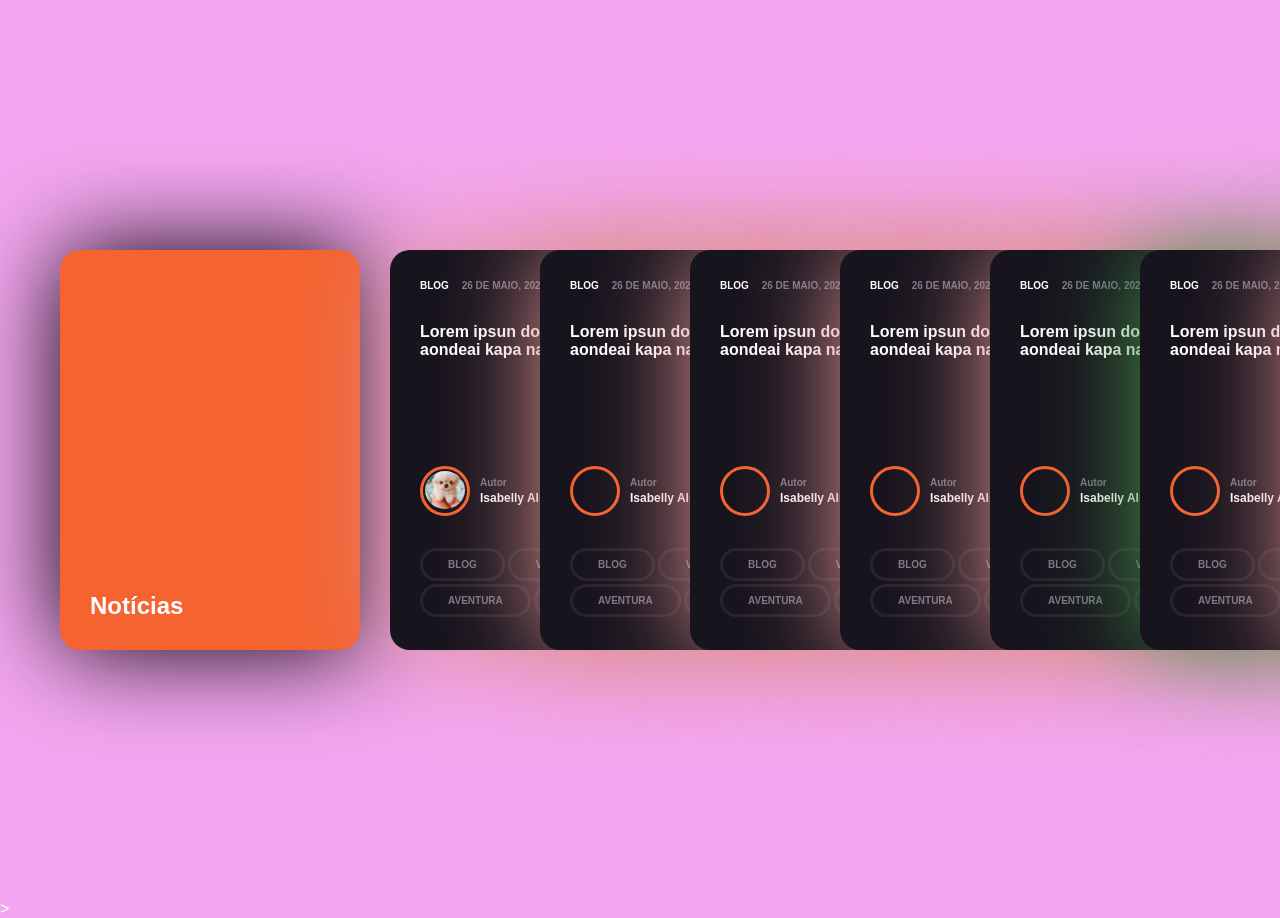
==== index.html @ b4497cee "Adiciona arquivos HTML, CSS e imagem para o carrossel de notícias" ====
<!DOCTYPE html>
<html lang="pt-br">

<head>
    <meta charset="utf-8" />
    <meta name="viewport" content="wigth=device-width, inicial-scale=1, shrink-to-fit=no" />

    <link rel="stylesheet" href="./style.css">
    <title>News Card</title>
</head>

<body>
<!--<div class="header">
    <h1 class="titulo">hihiii</h1>
</div>
-->
    <div class="container">
        <div class="card-title">
            <h2>Notícias</h2>
        </div>
        <div class="card">
            <div class="data">
                Blog <time> 26 de Maio, 2026 </time>
            </div>
            <h2>Lorem ipsun dolor et sumi aondeai kapa namur</h2>
            <div class="autor">
                <div class="img-container">
                    <div class="img">
                        <img clas="img" src="avatar.png" alt="">
                    </div>
                </div>

                <div class="info">
                    <span>Autor</span>
                    Isabelly Almeida
                </div>
            </div>
            <div class="tags">
                <a href="#">Blog</a>
                <a href="#">Viagem</a>
                <a href="#">Aventura</a>
                <a href="#">Negócios</a>
            </div>
        </div>

        <div class="card">
            <div class="data">
                Blog <time> 26 de Maio, 2026 </time>
            </div>
            <h2>Lorem ipsun dolor et sumi aondeai kapa namur</h2>
            <div class="autor">
                <div class="img-container">
                    <div class="img"></div>
                </div>
                <div class="info">
                    <span>Autor</span>
                    Isabelly Almeida
                </div>
            </div>
            <div class="tags">
                <a href="#">Blog</a>
                <a href="#">Viagem</a>
                <a href="#">Aventura</a>
                <a href="#">Negócios</a>
            </div>
        </div>

        <div class="card">
            <div class="data">
                Blog <time> 26 de Maio, 2026 </time>
            </div>
            <h2>Lorem ipsun dolor et sumi aondeai kapa namur</h2>
            <div class="autor">
                <div class="img-container">
                    <div class="img"></div>
                </div>
                <div class="info">
                    <span>Autor</span>
                    Isabelly Almeida
                </div>
            </div>
            <div class="tags">
                <a href="#">Blog</a>
                <a href="#">Viagem</a>
                <a href="#">Aventura</a>
                <a href="#">Negócios</a>
            </div>
        </div>

        <div class="card">
            <div class="data">
                Blog <time> 26 de Maio, 2026 </time>
            </div>
            <h2>Lorem ipsun dolor et sumi aondeai kapa namur</h2>
            <div class="autor">
                <div class="img-container">
                    <div class="img"></div>
                </div>
                <div class="info">
                    <span>Autor</span>
                    Isabelly Almeida
                </div>
            </div>
            <div class="tags">
                <a href="#">Blog</a>
                <a href="#">Viagem</a>
                <a href="#">Aventura</a>
                <a href="#">Negócios</a>
            </div>
        </div>

        <div class="card">
            <div class="data">
                Blog <time> 26 de Maio, 2026 </time>
            </div>
            <h2>Lorem ipsun dolor et sumi aondeai kapa namur</h2>
            <div class="autor">
                <div class="img-container">
                    <div class="img"></div>
                </div>
                <div class="info">
                    <span>Autor</span>
                    Isabelly Almeida
                </div>
            </div>
            <div class="tags">
                <a href="#">Blog</a>
                <a href="#">Viagem</a>
                <a href="#">Aventura</a>
                <a href="#">Negócios</a>
            </div>
        </div>
       <!-- Penultimo card-->
       
        <div class="card card2">
            <div class="data">
                Blog <time> 26 de Maio, 2026 </time>
            </div>
            <h2>Lorem ipsun dolor et sumi aondeai kapa namur</h2>
            <div class="autor">
                <div class="img-container">
                    <div class="img"></div>
                </div>
                <div class="info">
                    <span>Autor</span>
                    Isabelly Almeida
                </div>
            </div>
            <div class="tags">
                <a href="#">Blog</a>
                <a href="#">Viagem</a>
                <a href="#">Aventura</a>
                <a href="#">Negócios</a>
            </div>
        </div>
        <!-- Ultimo card -->
        
        <div class="card">
            <div class="data">
                Blog <time> 26 de Maio, 2026 </time>
            </div>
            <h2>Lorem ipsun dolor et sumi aondeai kapa namur</h2>
            <div class="autor">
                <div class="img-container">
                    <div class="img"></div>
                </div>
                <div class="info">
                    <span>Autor</span>
                    Isabelly Almeida
                </div>
            </div>
            <div class="tags">
                <a href="#">Blog</a>
                <a href="#">Viagem</a>
                <a href="#">Aventura</a>
                <a href="#">Negócios</a>
            </div>
        </div>


    </div>>
</body>

</html>
---- style.css ----
:root{
    --primary:#100e17;
    --background: #f3a6ef;
    --secondary: #17141d;
    --tertiary: #7a7a8c;
    --quarternary: #f46330;
    --quintary: #28242f;
}

* {
    padding: 0;
    margin: 0;
    box-sizing: border-box;
}

body,
html {
    width: 100%;
    height: 100%;
    font-family: Arial, Helvetica, sans-serif;
}

body {
    background-color: var(--background);
    color: #fff;
}

.titulo{
text-align: center;
}
.container {
    display: flex;
    width: 100%;
    height: 100%;
    align-items: center;
    padding: 60px;
    overflow: hidden;
}

.container .card:nth-child(2) {
    margin-left: 0;
}

.card-title {
    width: 300px;
    height: 400px;
    flex-shrink: 0;
    border-radius: 20px;
    box-shadow: 0 0 99px 0 rgba(0, 0, 0, 1);
    margin-right: 30px;
    background-color: var(--quarternary);
    padding: 30px;
    display: flex;
    flex-direction: column;
    justify-content: flex-end;
}

.card {
    width: 300px;
    height: 400px;
    border-radius: 20px;
    display: flex;
    flex-direction: column;
    justify-content: space-between;
    flex-shrink: 0;
    background-color: var(--secondary);
    padding: 30px;
    font-size: 10px;
    overflow: hidden;
    position: relative;
    box-shadow: 0 0 99px 0 rgb(222, 146, 146);
    margin-left: -150px;
    transition: .2s;
}

.card2{
     box-shadow: 0 0 99px 0 rgb(70, 144, 75);
}

.card:hover {
    margin-right: 150px;
    transform: translateY(-20px);
}

.card .data {
    color: #fff;
    font-weight: bold;
    text-transform: uppercase;
}

.card .data time {
    color: var(--tertiary);
    padding-left: 10px;
}

.card h2 {
    font-size: 16px;
    line-height: 18px;
    display: block;
    height: 110px;
}

.card .autor {
    display: flex;
    align-items: center;
}

.card .autor .img-container {
    width: 50px;
    height: 50px;
    border-radius: 50%;
    border: solid 3px var(--quarternary);
    padding: 2px;
    margin-right: 10px;
}

.card .autor .img-container img {
    width: 100%;
    height: 100%;
    border-radius: 50%;
    background: url(avatar.png) no-repeat center center;
    background-size: cover;
}

.card .autor .info {
    font-size: 12px;
    font-weight: bold;
}

.card .autor .info span {
    display: block;
    font-size: 10px;
    color: var(--tertiary);
    padding-bottom: 3px;
}

.card .tags a {
    display: inline-block;
    border: solid 3px var(--quintary);
    border-radius: 30px;
    padding: 8px 25px;
    margin-bottom: 3px;
    text-transform: uppercase;
    text-decoration: none;
    color: var(--tertiary);
    font-weight: bold;
}

.card .tags a :hover {
    color: var(--quarternary);
    border-color: #fff;
}
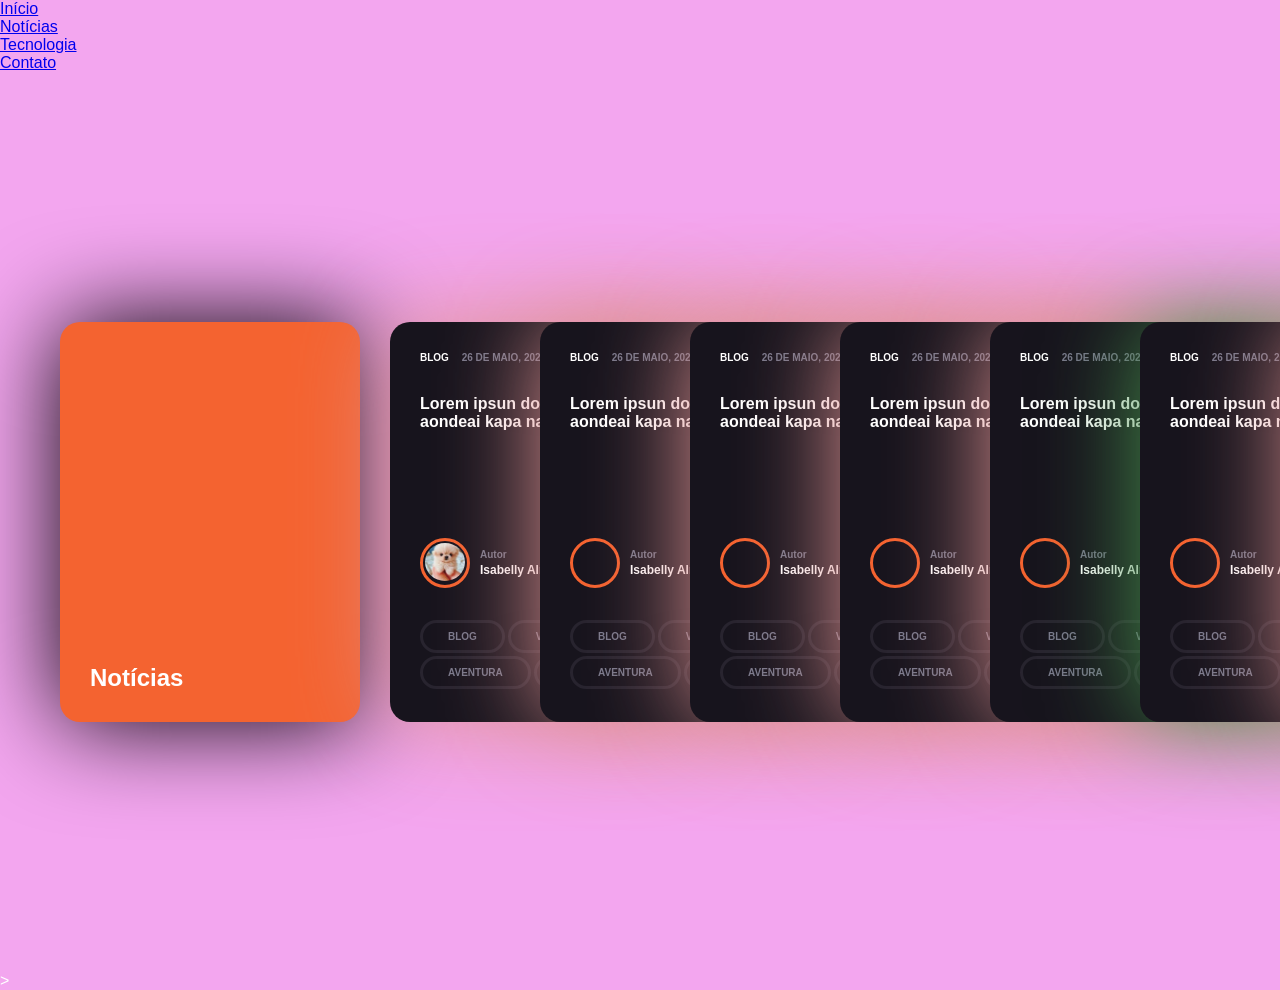
==== commit 06b4e7e7: "Adiciona menu de navegação ao cabeçalho" ====
--- a/index.html
+++ b/index.html
@@ -14,6 +14,16 @@
     <h1 class="titulo">hihiii</h1>
 </div>
 -->
+<nav>
+        <ul>
+            <li><a href="#">Início</a></li>
+            <li><a href="#">Notícias</a></li>
+            <li><a href="#">Tecnologia</a></li>
+            <li><a href="#">Contato</a></li>
+        </ul>
+    </nav>
+
+
     <div class="container">
         <div class="card-title">
             <h2>Notícias</h2>
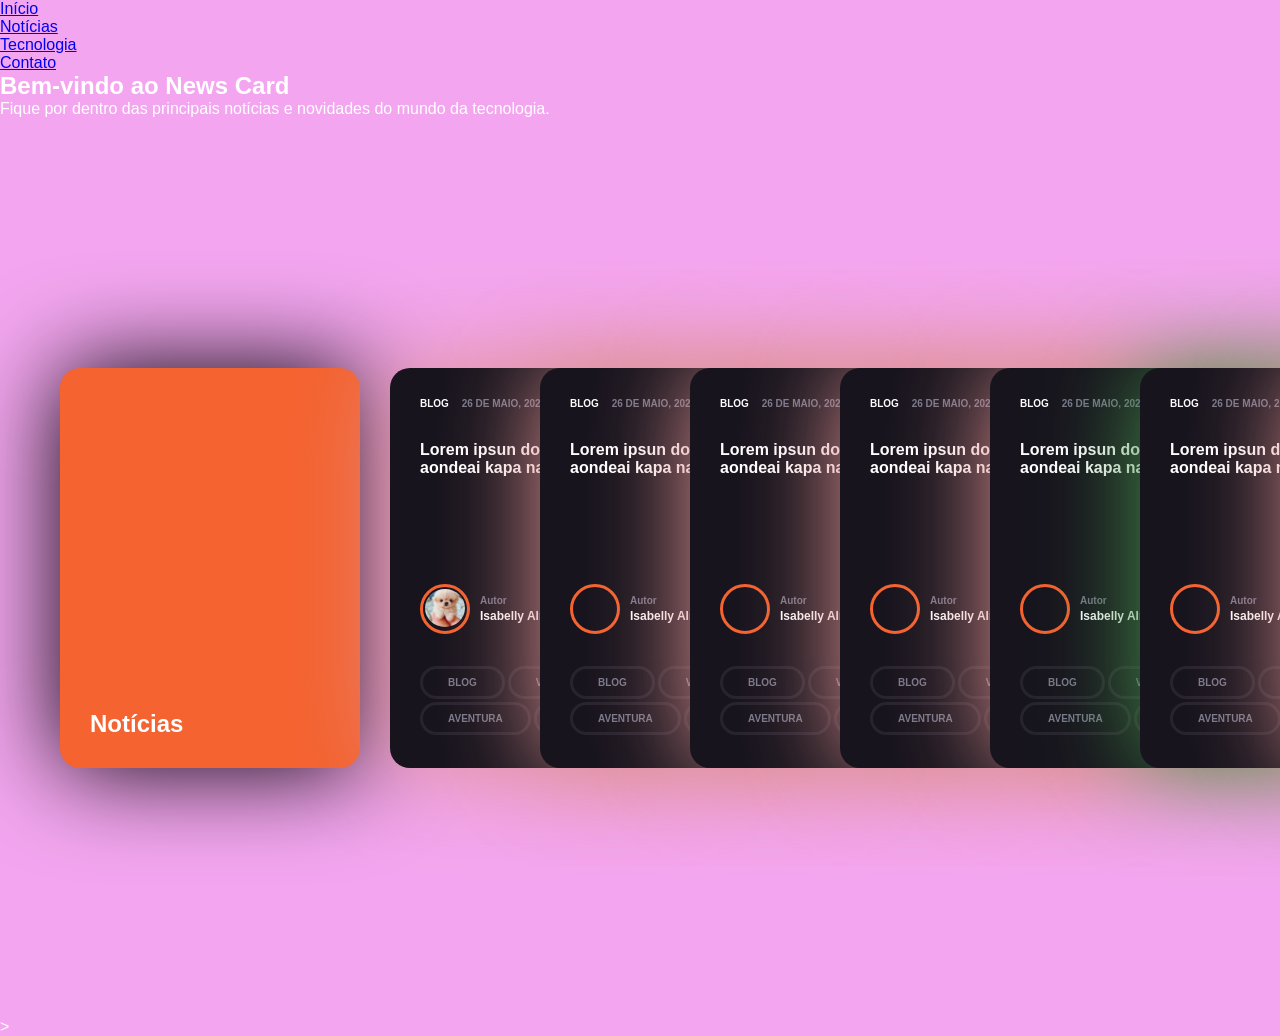
==== commit be818690: "foi adicionado o bem vindo no topo" ====
--- a/index.html
+++ b/index.html
@@ -23,6 +23,12 @@
         </ul>
     </nav>
 
+      <section class="hero-box">
+            <h2>Bem-vindo ao News Card</h2>
+            <p>
+                Fique por dentro das principais notícias e novidades do mundo da tecnologia.
+            </p>
+        </section>
 
     <div class="container">
         <div class="card-title">
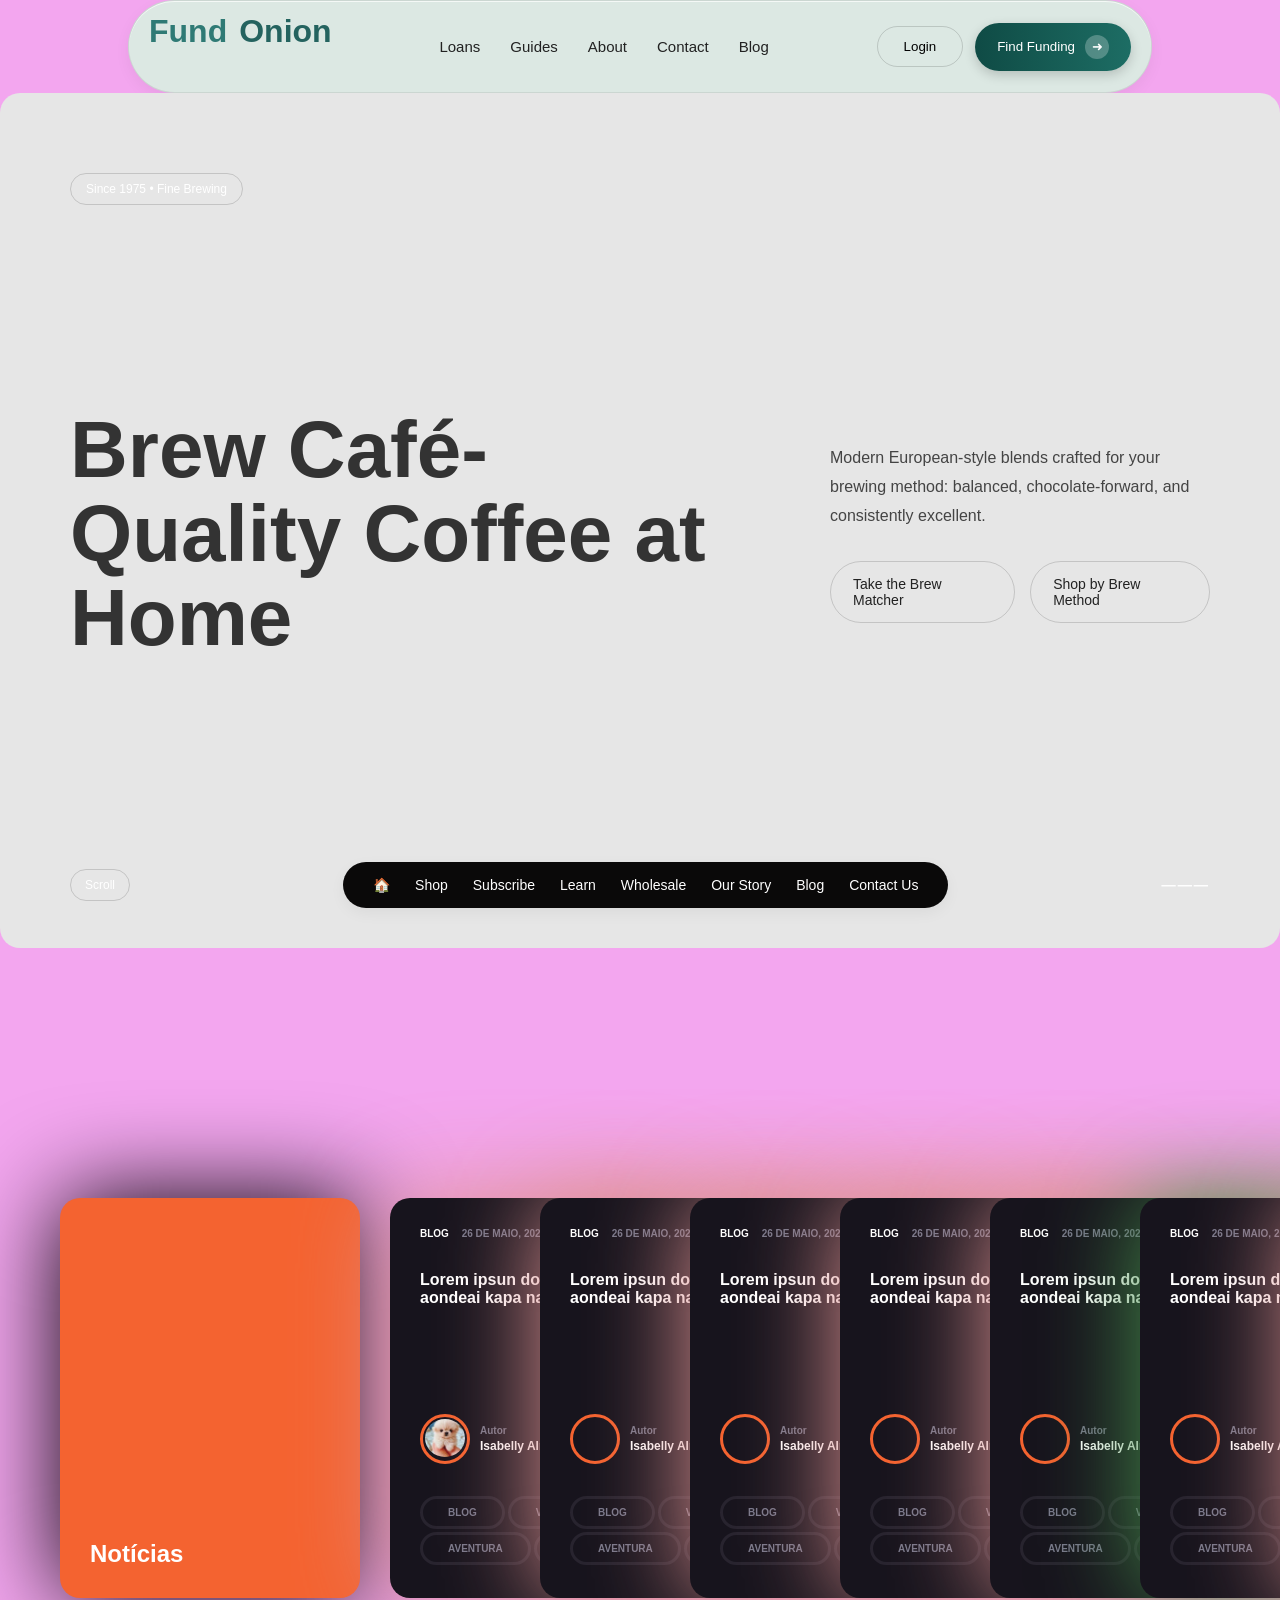
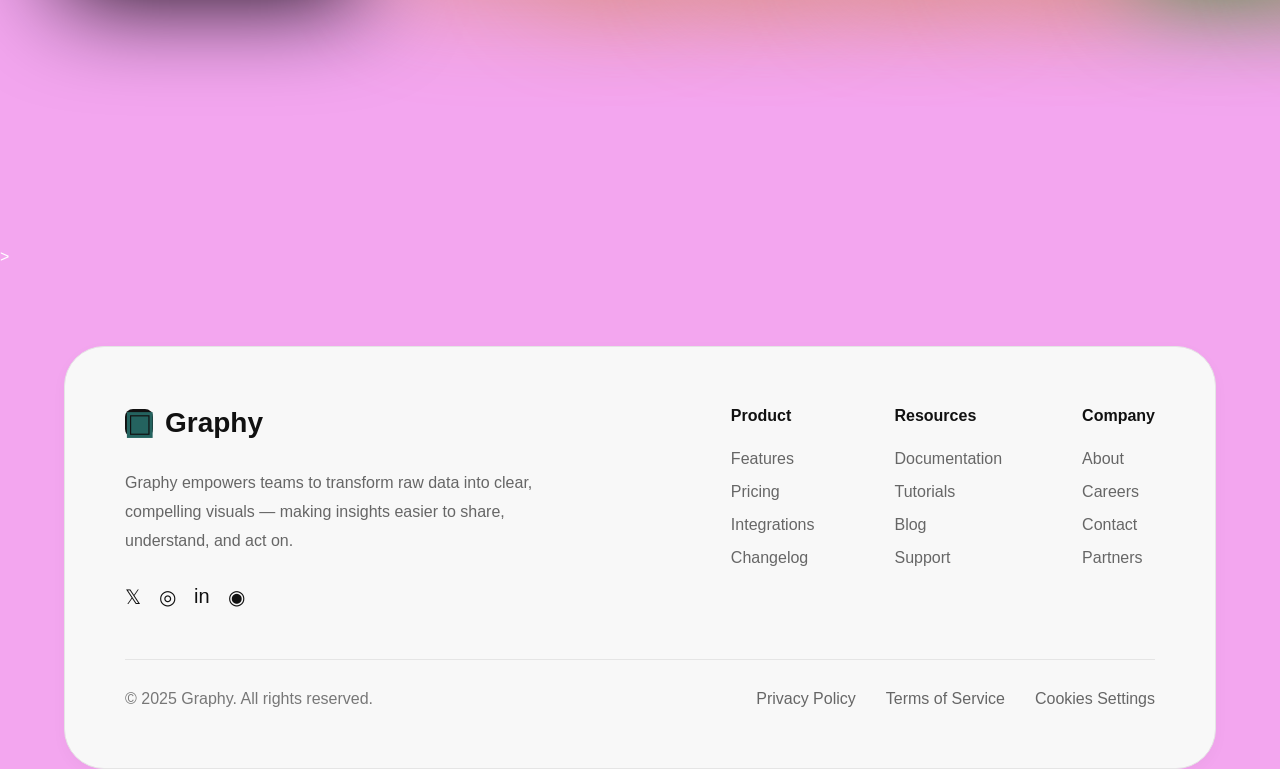
==== commit 4da601fd: "base" ====
--- a/index.html
+++ b/index.html
@@ -14,21 +14,95 @@
     <h1 class="titulo">hihiii</h1>
 </div>
 -->
-<nav>
-        <ul>
-            <li><a href="#">Início</a></li>
-            <li><a href="#">Notícias</a></li>
-            <li><a href="#">Tecnologia</a></li>
-            <li><a href="#">Contato</a></li>
-        </ul>
-    </nav>
-
-      <section class="hero-box">
-            <h2>Bem-vindo ao News Card</h2>
-            <p>
-                Fique por dentro das principais notícias e novidades do mundo da tecnologia.
-            </p>
-        </section>
+  <header>
+        <nav class="navbar">
+
+            <div class="logo">
+                Fund<span>Onion</span>
+            </div>
+
+            <ul class="nav-links">
+                <li><a href="#">Loans</a></li>
+                <li><a href="#">Guides</a></li>
+                <li><a href="#">About</a></li>
+                <li><a href="#">Contact</a></li>
+                <li><a href="#">Blog</a></li>
+            </ul>
+
+            <div class="nav-buttons">
+                <button class="login-btn">
+                    Login
+                </button>
+
+                <button class="funding-btn">
+                    Find Funding
+                    <span>➜</span>
+                </button>
+            </div>
+
+        </nav>
+    </header>
+
+      <section class="hero">
+
+        <div class="tag">
+            Since 1975 • Fine Brewing
+        </div>
+
+        <div class="hero-content">
+
+            <div class="hero-left">
+                <h1>
+                    Brew Café-Quality
+                    Coffee at Home
+                </h1>
+            </div>
+
+            <div class="hero-right">
+                <p>
+                    Modern European-style blends crafted for your
+                    brewing method: balanced, chocolate-forward,
+                    and consistently excellent.
+                </p>
+
+                <div class="buttons">
+                    <a href="#" class="btn-primary">
+                        Take the Brew Matcher
+                    </a>
+
+                    <a href="#" class="btn-secondary">
+                        Shop by Brew Method
+                    </a>
+                </div>
+            </div>
+
+        </div>
+
+        <div class="hero-bottom">
+
+            <div class="scroll">
+                Scroll
+            </div>
+
+            <ul class="bottom-nav">
+                <li>🏠</li>
+                <li>Shop</li>
+                <li>Subscribe</li>
+                <li>Learn</li>
+                <li>Wholesale</li>
+                <li>Our Story</li>
+                <li>Blog</li>
+                <li>Contact Us</li>
+            </ul>
+
+            <div class="slider">
+                ───
+            </div>
+
+        </div>
+
+    </section>
+
 
     <div class="container">
         <div class="card-title">
@@ -195,6 +269,82 @@
 
 
     </div>>
+
+<footer class="footer">
+
+    <div class="footer-top">
+
+        <div class="footer-brand">
+
+            <div class="logo">
+                <span class="logo-icon">▣</span>
+                <h2>Graphy</h2>
+            </div>
+
+            <p>
+                Graphy empowers teams to transform raw data into clear,
+                compelling visuals — making insights easier to share,
+                understand, and act on.
+            </p>
+
+            <div class="social-links">
+                <a href="#">𝕏</a>
+                <a href="#">◎</a>
+                <a href="#">in</a>
+                <a href="#">◉</a>
+            </div>
+
+        </div>
+
+        <div class="footer-links">
+
+            <div class="column">
+                <h4>Product</h4>
+
+                <a href="#">Features</a>
+                <a href="#">Pricing</a>
+                <a href="#">Integrations</a>
+                <a href="#">Changelog</a>
+            </div>
+
+            <div class="column">
+                <h4>Resources</h4>
+
+                <a href="#">Documentation</a>
+                <a href="#">Tutorials</a>
+                <a href="#">Blog</a>
+                <a href="#">Support</a>
+            </div>
+
+            <div class="column">
+                <h4>Company</h4>
+
+                <a href="#">About</a>
+                <a href="#">Careers</a>
+                <a href="#">Contact</a>
+                <a href="#">Partners</a>
+            </div>
+
+        </div>
+
+    </div>
+
+    <div class="footer-divider"></div>
+
+    <div class="footer-bottom">
+
+        <p>© 2025 Graphy. All rights reserved.</p>
+
+        <div class="legal-links">
+            <a href="#">Privacy Policy</a>
+            <a href="#">Terms of Service</a>
+            <a href="#">Cookies Settings</a>
+        </div>
+
+    </div>
+
+</footer>
+
 </body>
 
 </html>
--- a/style.css
+++ b/style.css
@@ -24,6 +24,265 @@
     background-color: var(--background);
     color: #fff;
 }
+/*NAV*/
+.navbar{
+    width:80%;
+    max-width:1200px;
+
+    margin:auto;
+
+    background:#dce8e3;
+
+    display:flex;
+    align-items:center;
+    justify-content:space-between;
+
+    padding:12px 20px;
+
+    border-radius:50px;
+
+    border:1px solid rgba(0,0,0,.08);
+
+    box-shadow:
+        0 5px 15px rgba(0,0,0,.05),
+        inset 0 1px 0 rgba(255,255,255,.7);
+}
+
+.logo{
+    font-size:2rem;
+    font-weight:600;
+    color:#2f7a75;
+}
+
+.logo span{
+    color:#24635f;
+}
+
+.nav-links{
+    display:flex;
+    gap:30px;
+    list-style:none;
+}
+
+.nav-links a{
+    text-decoration:none;
+    color:#222;
+    font-size:15px;
+    transition:.3s;
+}
+
+.nav-links a:hover{
+    color:#2f7a75;
+}
+
+.nav-buttons{
+    display:flex;
+    align-items:center;
+    gap:12px;
+}
+
+.login-btn{
+    background:transparent;
+    border:1px solid rgba(0,0,0,.15);
+
+    padding:12px 26px;
+
+    border-radius:30px;
+
+    cursor:pointer;
+
+    transition:.3s;
+}
+
+.login-btn:hover{
+    background:white;
+}
+
+.funding-btn{
+    display:flex;
+    align-items:center;
+    gap:10px;
+
+    padding:12px 22px;
+
+    border:none;
+
+    border-radius:30px;
+
+    color:white;
+
+    cursor:pointer;
+
+    background:linear-gradient(
+        90deg,
+        #0f4b45,
+        #1d6d64
+    );
+
+    box-shadow:
+        0 4px 12px rgba(0,0,0,.18);
+
+    transition:.3s;
+}
+
+.funding-btn:hover{
+    transform:translateY(-2px);
+}
+
+.funding-btn span{
+    width:24px;
+    height:24px;
+
+    display:flex;
+    align-items:center;
+    justify-content:center;
+
+    border-radius:50%;
+
+    background:rgba(255,255,255,.25);
+}
+/*fim nav*/
+
+/*HERO*/
+.hero{
+    background:#e6e6e6;
+
+    min-height:95vh;
+
+    border-radius:20px;
+
+    padding:80px 70px 40px;
+
+    display:flex;
+    flex-direction:column;
+    justify-content:space-between;
+
+    position:relative;
+}
+
+.tag{
+    display:inline-block;
+
+    padding:8px 15px;
+
+    border:1px solid rgba(0,0,0,.15);
+
+    border-radius:30px;
+
+    font-size:12px;
+
+    width:max-content;
+}
+
+.hero-content{
+    display:flex;
+
+    justify-content:space-between;
+
+    align-items:center;
+
+    gap:80px;
+}
+
+.hero-left{
+    flex:1;
+}
+
+.hero-left h1{
+    font-size:5rem;
+
+    font-weight:600;
+
+    color:#333;
+
+    line-height:1.05;
+}
+
+.hero-right{
+    width:380px;
+}
+
+.hero-right p{
+    color:#444;
+
+    line-height:1.8;
+
+    margin-bottom:30px;
+}
+
+.buttons{
+    display:flex;
+    gap:15px;
+}
+
+.btn-primary,
+.btn-secondary{
+    text-decoration:none;
+
+    color:#222;
+
+    border:1px solid rgba(0,0,0,.15);
+
+    padding:14px 22px;
+
+    border-radius:40px;
+
+    font-size:14px;
+
+    transition:.3s;
+}
+
+.btn-primary:hover,
+.btn-secondary:hover{
+    background:#fff;
+}
+
+.hero-bottom{
+    display:flex;
+
+    align-items:center;
+
+    justify-content:space-between;
+}
+
+.scroll{
+    border:1px solid rgba(0,0,0,.15);
+
+    padding:8px 14px;
+
+    border-radius:25px;
+
+    font-size:12px;
+}
+
+.bottom-nav{
+    list-style:none;
+
+    display:flex;
+
+    align-items:center;
+
+    gap:25px;
+
+    background:rgb(10, 9, 9);
+
+    padding:15px 30px;
+
+    border-radius:50px;
+
+    box-shadow:0 5px 15px rgba(0,0,0,.05);
+}
+
+.bottom-nav li{
+    font-size:14px;
+    cursor:pointer;
+}
+
+.slider{
+    font-size:20px;
+    letter-spacing:2px;
+}
+/*Fim Hero*/
 
 .titulo{
 text-align: center;
@@ -149,4 +408,140 @@
 .card .tags a :hover {
     color: var(--quarternary);
     border-color: #fff;
-}+}
+
+
+
+/*Footer*/
+.footer{
+    width:90%;
+    max-width:1200px;
+
+    margin:80px auto;
+
+    padding:60px;
+
+    background:#f8f8f8;
+
+    border:1px solid #e5e5e5;
+    border-radius:40px;
+
+    box-shadow:
+    0 5px 15px rgba(0,0,0,.03);
+}
+
+.footer-top{
+    display:flex;
+    justify-content:space-between;
+    gap:100px;
+}
+
+.footer-brand{
+    max-width:420px;
+}
+
+.logo{
+    display:flex;
+    align-items:center;
+    gap:12px;
+
+    margin-bottom:30px;
+}
+
+.logo-icon{
+    width:28px;
+    height:28px;
+
+    display:flex;
+    align-items:center;
+    justify-content:center;
+
+    background:#111;
+    color:#fff;
+
+    border-radius:8px;
+}
+
+.logo h2{
+    font-size:28px;
+    color:#111;
+}
+
+.footer-brand p{
+    color:#666;
+    line-height:1.8;
+
+    margin-bottom:30px;
+}
+
+.social-links{
+    display:flex;
+    gap:18px;
+}
+
+.social-links a{
+    text-decoration:none;
+    color:#111;
+    font-size:20px;
+}
+
+.footer-links{
+    display:flex;
+    gap:80px;
+}
+
+.column{
+    display:flex;
+    flex-direction:column;
+}
+
+.column h4{
+    margin-bottom:25px;
+    color:#111;
+}
+
+.column a{
+    text-decoration:none;
+    color:#666;
+
+    margin-bottom:15px;
+
+    transition:.3s;
+}
+
+.column a:hover{
+    color:#111;
+}
+
+.footer-divider{
+    height:1px;
+    background:#e5e5e5;
+
+    margin:50px 0 30px;
+}
+
+.footer-bottom{
+    display:flex;
+    justify-content:space-between;
+    align-items:center;
+}
+
+.footer-bottom p{
+    color:#777;
+}
+
+.legal-links{
+    display:flex;
+    gap:30px;
+}
+
+.legal-links a{
+    color:#666;
+    text-decoration:none;
+}
+
+.legal-links a:hover{
+    color:#111;
+}
+
+/*Fim footer*/
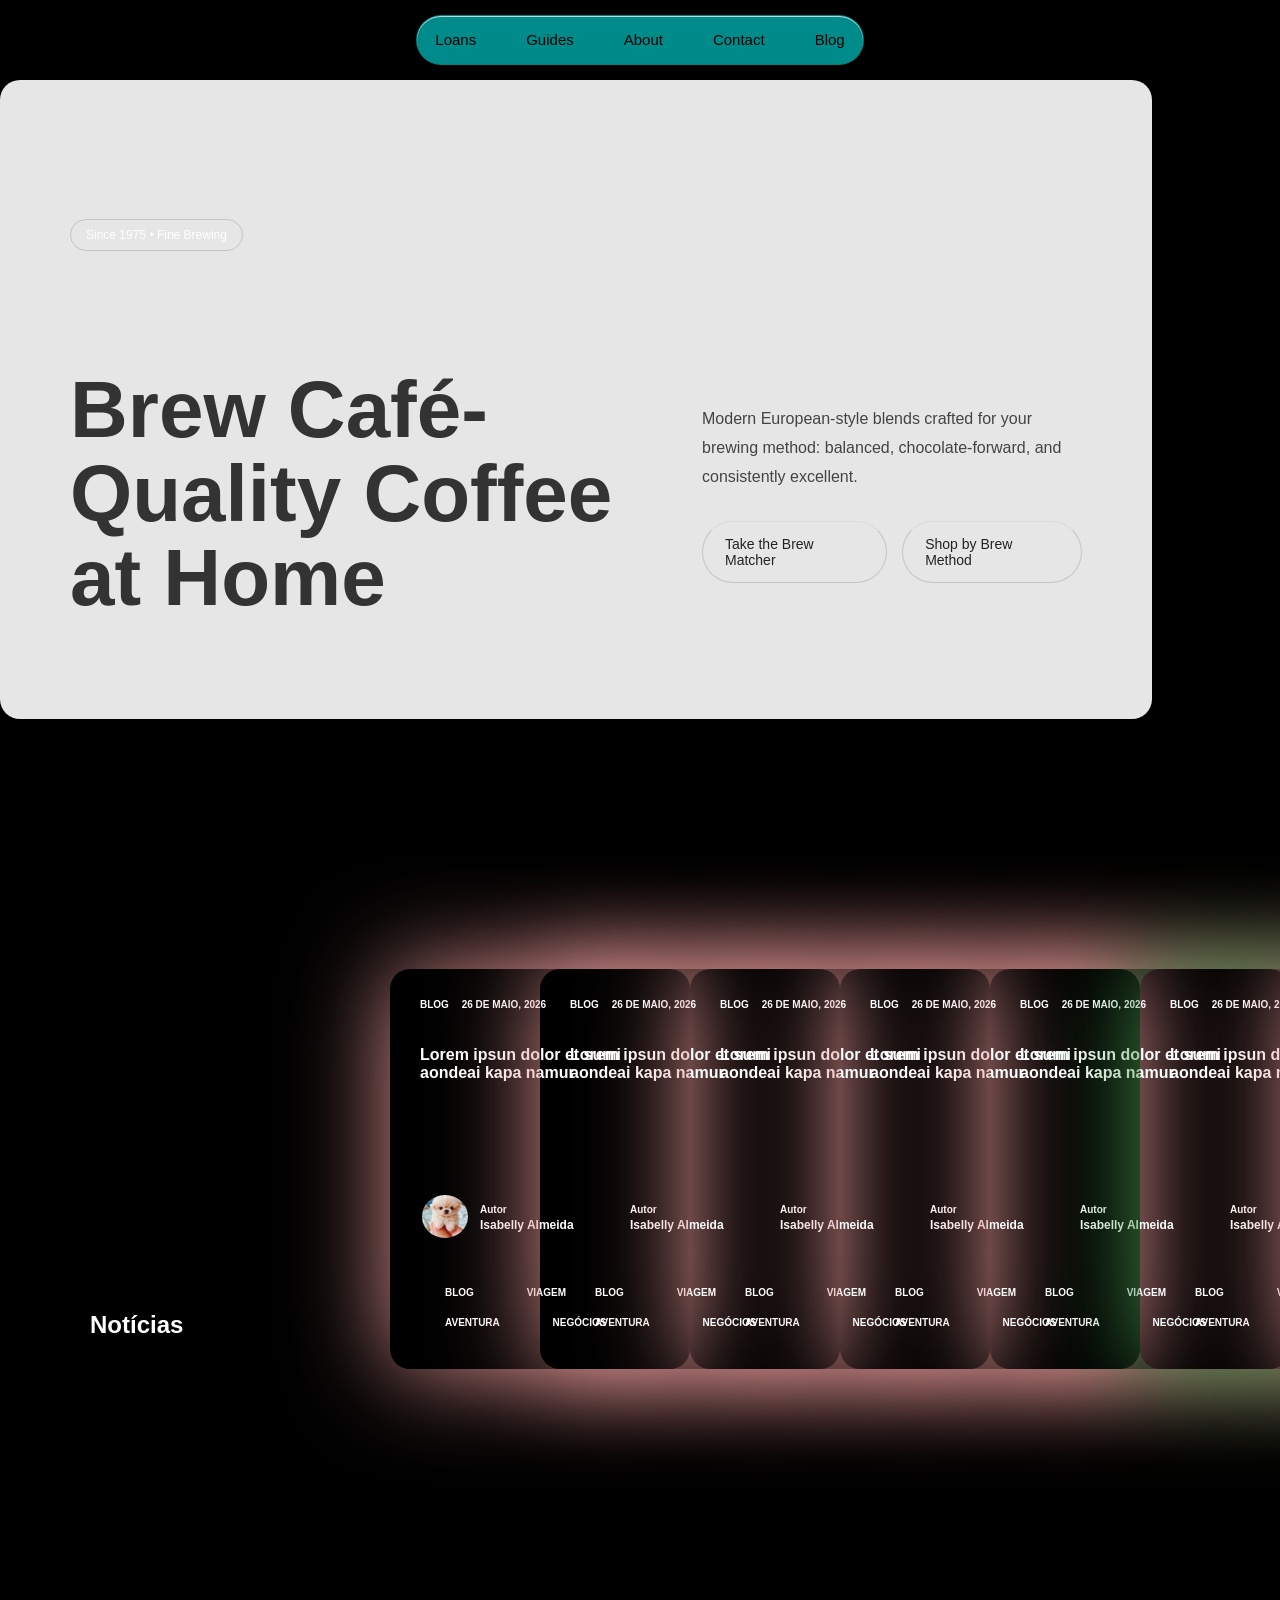
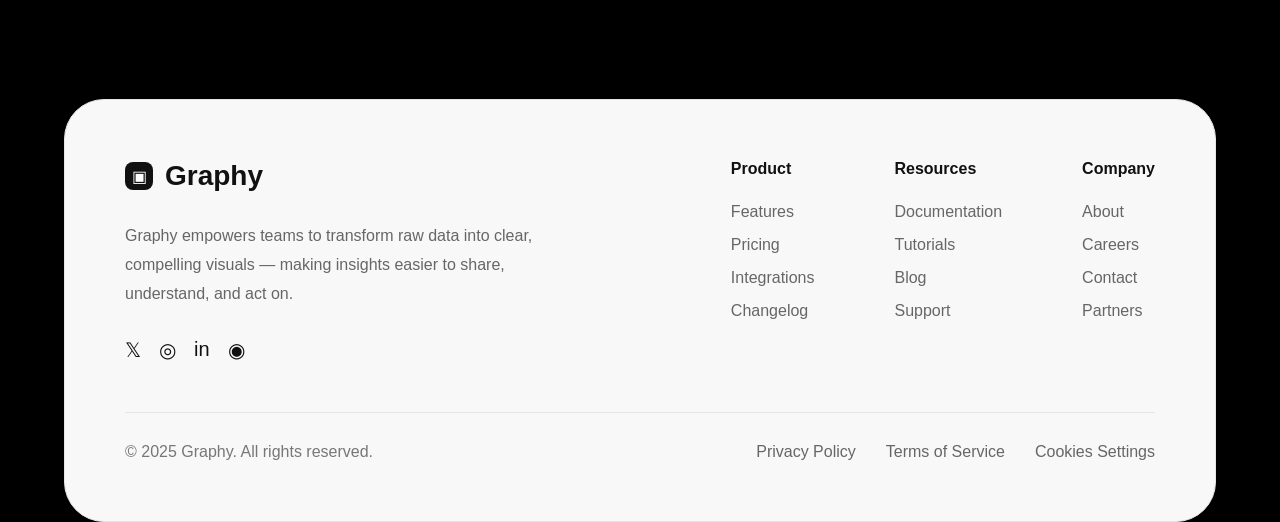
==== commit 8c88dc2f: "alterações" ====
--- a/index.html
+++ b/index.html
@@ -3,25 +3,18 @@
 
 <head>
     <meta charset="utf-8" />
-    <meta name="viewport" content="wigth=device-width, inicial-scale=1, shrink-to-fit=no" />
-
+    <meta name="viewport" content="width=device-width, initial-scale=1, shrink-to-fit=no" />
+    <title>News Card</title>
     <link rel="stylesheet" href="./style.css">
-    <title>News Card</title>
 </head>
 
 <body>
-<!--<div class="header">
-    <h1 class="titulo">hihiii</h1>
-</div>
--->
+
+<!--MENU-->
   <header>
-        <nav class="navbar">
-
-            <div class="logo">
-                Fund<span>Onion</span>
-            </div>
-
-            <ul class="nav-links">
+        <nav class="menu">
+
+            <ul class="menu-links">
                 <li><a href="#">Loans</a></li>
                 <li><a href="#">Guides</a></li>
                 <li><a href="#">About</a></li>
@@ -29,17 +22,6 @@
                 <li><a href="#">Blog</a></li>
             </ul>
 
-            <div class="nav-buttons">
-                <button class="login-btn">
-                    Login
-                </button>
-
-                <button class="funding-btn">
-                    Find Funding
-                    <span>➜</span>
-                </button>
-            </div>
-
         </nav>
     </header>
 
@@ -78,7 +60,7 @@
 
         </div>
 
-        <div class="hero-bottom">
+        <!---<div class="hero-bottom">
 
             <div class="scroll">
                 Scroll
@@ -99,7 +81,7 @@
                 ───
             </div>
 
-        </div>
+        </div>-->
 
     </section>
 
@@ -268,7 +250,7 @@
         </div>
 
 
-    </div>>
+    </div>
 
 <footer class="footer">
 
--- a/style.css
+++ b/style.css
@@ -1,10 +1,10 @@
 :root{
-    --primary:#100e17;
-    --background: #f3a6ef;
-    --secondary: #17141d;
-    --tertiary: #7a7a8c;
-    --quarternary: #f46330;
-    --quintary: #28242f;
+    --fundo:#000000;
+    --texto: #FFFFFF;
+    --menu: #008B8B;
+    --header: #5F9EA0;
+    --rodapé: #2F4F4F;
+    --detalhes: #48D1CC;
 }
 
 * {
@@ -21,61 +21,52 @@
 }
 
 body {
-    background-color: var(--background);
-    color: #fff;
-}
-/*NAV*/
-.navbar{
-    width:80%;
-    max-width:1200px;
-
-    margin:auto;
-
-    background:#dce8e3;
-
-    display:flex;
-    align-items:center;
-    justify-content:space-between;
-
-    padding:12px 20px;
-
+    background-color: var(--fundo);
+    color: var(--texto);
+}
+/*MENU*/
+.menu{
+    width:35%;
+    max-width:100%;
+    margin: 15px auto;
+    background: var(--menu);
+    display:flex;
+    align-items:center;
+    justify-content:center;
+    padding:15px 20px;
     border-radius:50px;
-
-    border:1px solid rgba(0,0,0,.08);
-
+    border:1px solid rgba(0,0,0,.08); 
     box-shadow:
         0 5px 15px rgba(0,0,0,.05),
         inset 0 1px 0 rgba(255,255,255,.7);
 }
 
-.logo{
-    font-size:2rem;
-    font-weight:600;
-    color:#2f7a75;
-}
-
-.logo span{
-    color:#24635f;
-}
-
-.nav-links{
-    display:flex;
-    gap:30px;
+.menu h1, .menu h2, .menu p, .menu .logo {
+    margin:0;
+    padding:0;
+    color: var(--texto);
+    font-size:20px;
+    font-weight:bold;
+}
+
+.menu-links{
+    display:flex;
+    gap:50px;
     list-style:none;
 }
 
-.nav-links a{
+.menu-links a{
     text-decoration:none;
-    color:#222;
+    color: var(--fundo);
     font-size:15px;
     transition:.3s;
 }
 
-.nav-links a:hover{
+.menu-links a:hover{
     color:#2f7a75;
 }
 
-.nav-buttons{
+.menu-buttons{
     display:flex;
     align-items:center;
     gap:12px;
@@ -95,7 +86,7 @@
 }
 
 .login-btn:hover{
-    background:white;
+    background:var(--texto);
 }
 
 .funding-btn{
@@ -139,23 +130,23 @@
 
     border-radius:50%;
 
-    background:rgba(255,255,255,.25);
-}
-/*fim nav*/
+    background:var(--detalhes);
+}
+/*fim menu*/
 
 /*HERO*/
 .hero{
     background:#e6e6e6;
 
-    min-height:95vh;
-
+    min-height:71vh;
+    width:90%;
     border-radius:20px;
-
+justify-self: anchor-center;
     padding:80px 70px 40px;
 
     display:flex;
     flex-direction:column;
-    justify-content:space-between;
+    justify-content:space-around;
 
     position:relative;
 }
@@ -230,6 +221,7 @@
     font-size:14px;
 
     transition:.3s;
+    border-top: dotted 1px rgba(155, 18, 189, 0.15);
 }
 
 .btn-primary:hover,
